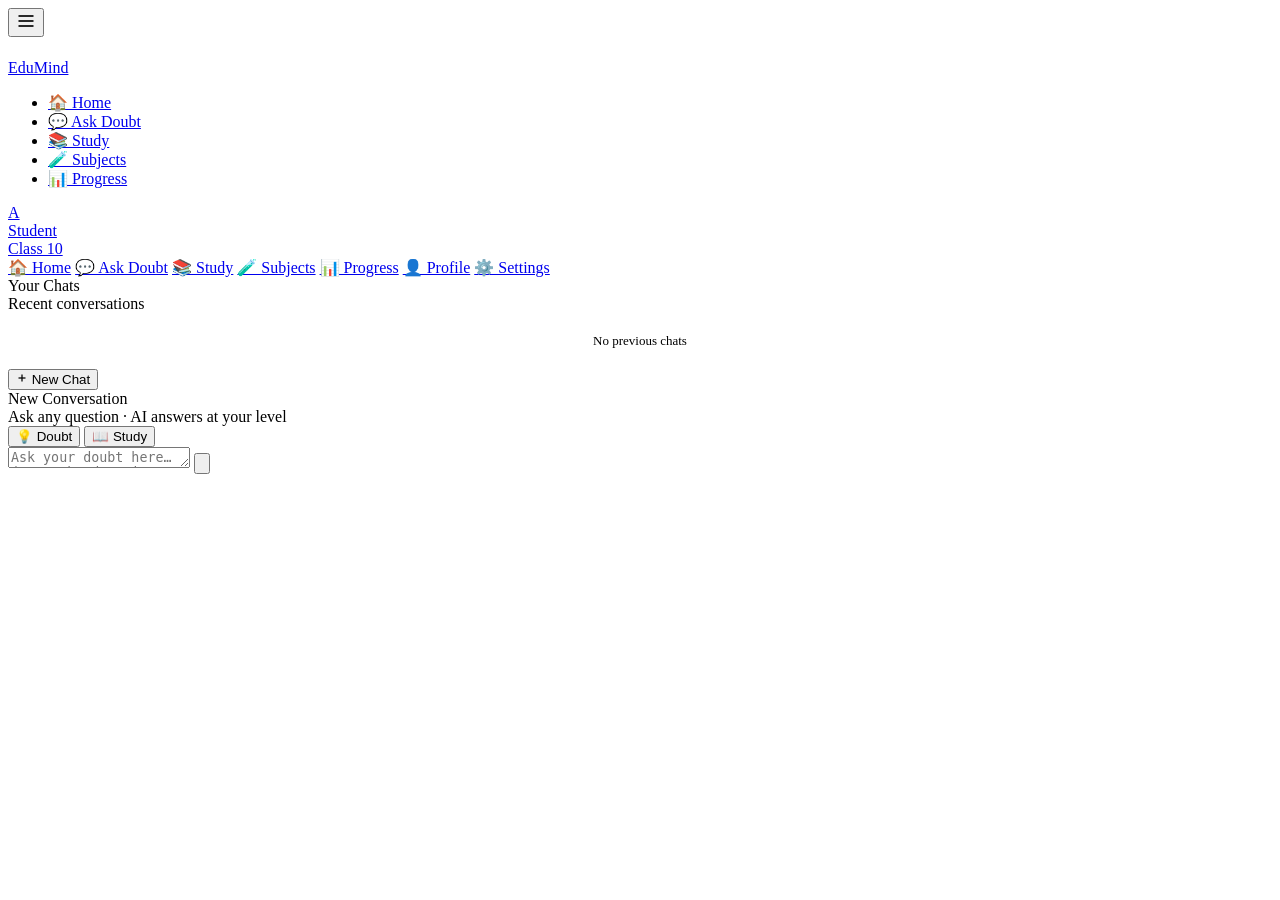
==== chat.html @ a43b00a5 "Add files via upload" ====
<!DOCTYPE html>
<html lang="en">
<head>
<meta charset="UTF-8">
<meta name="viewport" content="width=device-width, initial-scale=1.0">
<title>Ask a Doubt — EduMind</title>
<link rel="stylesheet" href="css/style.css">
</head>
<body>

<nav class="dash-nav">
  <div class="dash-nav-left">
    <button class="nav-hamburger" id="nav-hamburger" aria-label="Menu">
      <svg width="20" height="20" viewBox="0 0 24 24" fill="none" stroke="currentColor" stroke-width="2"><line x1="3" y1="6" x2="21" y2="6"/><line x1="3" y1="12" x2="21" y2="12"/><line x1="3" y1="18" x2="21" y2="18"/></svg>
    </button>
    <a href="index.html" class="nav-logo">
      <div class="logo-icon"><svg viewBox="0 0 24 24" fill="white" width="18" height="18"><path d="M12 2L2 7l10 5 10-5-10-5zM2 17l10 5 10-5M2 12l10 5 10-5"/></svg></div>
      EduMind
    </a>
    <ul class="dash-nav-links">
      <li><a href="dashboard.html">🏠 Home</a></li>
      <li><a href="chat.html" class="active">💬 Ask Doubt</a></li>
      <li><a href="study.html">📚 Study</a></li>
      <li><a href="subjects.html">🧪 Subjects</a></li>
      <li><a href="progress.html">📊 Progress</a></li>
    </ul>
  </div>
  <a href="profile.html" class="nav-user">
    <div class="nav-avatar" id="nav-avatar">A</div>
    <div>
      <div class="nav-user-name" id="nav-name">Student</div>
      <div class="nav-user-class" id="nav-class">Class 10</div>
    </div>
  </a>
</nav>

<div class="mobile-nav-overlay" id="mobile-nav-overlay"></div>
<div class="mobile-nav-panel" id="mobile-nav-panel">
  <a href="dashboard.html">🏠 Home</a>
  <a href="chat.html" class="active">💬 Ask Doubt</a>
  <a href="study.html">📚 Study</a>
  <a href="subjects.html">🧪 Subjects</a>
  <a href="progress.html">📊 Progress</a>
  <a href="profile.html">👤 Profile</a>
  <a href="settings.html">⚙️ Settings</a>
</div>

<div class="chat-layout">
  <!-- SIDEBAR -->
  <div class="chat-sidebar">
    <div class="chat-sidebar-header">
      <div class="chat-sidebar-title">Your Chats</div>
      <div class="chat-sidebar-sub">Recent conversations</div>
    </div>
    <div class="chat-history-list" id="chat-history-list">
      <div style="padding:20px;text-align:center;font-size:13px;color:var(--text-muted)">No previous chats</div>
    </div>
    <div class="chat-sidebar-footer">
      <button class="btn-primary btn-full btn-sm" onclick="startNewChat()">
        <svg width="12" height="12" viewBox="0 0 24 24" fill="none" stroke="currentColor" stroke-width="2.5"><line x1="12" y1="5" x2="12" y2="19"/><line x1="5" y1="12" x2="19" y2="12"/></svg>
        New Chat
      </button>
    </div>
  </div>

  <!-- MAIN CHAT -->
  <div class="chat-main">
    <div class="chat-header">
      <div style="min-width:0;flex:1">
        <div class="chat-header-title" id="chat-title">New Conversation</div>
        <div class="chat-header-sub" id="chat-sub">Ask any question · AI answers at your level</div>
      </div>
      <div class="mode-tabs">
        <button class="mode-tab doubt active" id="tab-doubt" onclick="switchMode('doubt')">💡 Doubt</button>
        <button class="mode-tab study" id="tab-study" onclick="switchMode('study')">📖 Study</button>
      </div>
    </div>

    <div class="chat-messages" id="chat-messages"></div>

    <div class="chat-input-area">
      <div class="chat-suggestions" id="suggestions"></div>
      <div class="chat-input-box">
        <textarea class="chat-textarea" id="chat-input" placeholder="Ask your doubt here… (e.g. Why does ice float on water?)" rows="1"></textarea>
        <button class="chat-send-btn" id="send-btn" onclick="sendMessage()" title="Send (Enter)">
          <svg viewBox="0 0 24 24" fill="none" stroke="currentColor" stroke-width="2.5"><line x1="22" y1="2" x2="11" y2="13"/><polygon points="22 2 15 22 11 13 2 9 22 2"/></svg>
        </button>
      </div>
    </div>
  </div>
</div>

<script src="js/app.js"></script>
<script>
if (!EduMind.requireAuth()) {/* redirected */} else {
  const { Storage, buildSystemPrompt, callGrokAPI, renderText, populateDashNav, initMobileNav, showToast, timeAgo } = EduMind;
  populateDashNav();
  initMobileNav();

  const profile = Storage.getProfile();
  let currentMode   = 'doubt';
  let currentChatId = null;
  let chatMessages  = [];
  let isLoading     = false;

  // Load chat from URL param
  const urlChatId = new URLSearchParams(window.location.search).get('id');

  function genId() { return 'chat_' + Date.now() + '_' + Math.random().toString(36).substr(2,6); }

  function startNewChat() {
    currentChatId = genId();
    chatMessages  = [];
    document.getElementById('chat-messages').innerHTML = '';
    document.getElementById('chat-title').textContent  = 'New Conversation';
    showWelcome();
    updateChatHistory();
    // Update URL without reload
    history.replaceState(null, '', 'chat.html');
  }

  function showWelcome() {
    const firstName = (profile.name || 'Student').split(' ')[0];
    const welcome = currentMode === 'doubt'
      ? `Hi <strong>${firstName}</strong>! 👋 I'm your EduMind AI tutor.<br><br>You're in <span class="step-badge">💡 Doubt Mode</span><br><br>Ask me <strong>any question</strong> from your Class ${profile.studentClass} syllabus${profile.stream ? ' (' + profile.stream + ')' : ''}. I'll explain it step by step!`
      : `Hi <strong>${firstName}</strong>! 👋 You're in <span class="step-badge">📖 Study Mode</span><br><br>Tell me which <strong>chapter or topic</strong> you want to learn and I'll teach it step by step, checking your understanding at each stage.`;
    addAIMessage(welcome);
    loadSuggestions();
  }

  function loadSuggestions() {
    const cls = parseInt(profile.studentClass);
    const s   = profile.stream;
    let chips = [];
    if (currentMode === 'doubt') {
      if (cls <= 8)         chips = ['What is photosynthesis?', "Explain Newton's first law", 'What is a fraction?', 'How does rain form?'];
      else if (cls <= 10)   chips = ["Explain Ohm's Law", 'What is a quadratic equation?', 'How does a battery work?', 'Explain DNA replication'];
      else if (s==='Science') chips = ["Explain Gauss's Law", 'What is integration?', 'How does a capacitor work?', "Explain Le Chatelier's principle"];
      else if (s==='Commerce') chips = ['Explain journal entries', 'What is GDP?', 'Explain demand and supply', 'What is depreciation?'];
      else chips = ['Explain federalism', 'What is globalisation?', 'How to write an essay?', 'Explain the French Revolution'];
    } else {
      if (cls <= 8)         chips = ['Teach me: Force and Motion', 'Teach me: Cells and Life', 'Teach me: Fractions', 'Teach me: Water Cycle'];
      else if (cls <= 10)   chips = ['Teach me: Light Reflection', 'Teach me: Chemical Reactions', 'Teach me: Polynomials', 'Teach me: Heredity'];
      else if (s==='Science') chips = ['Teach me: Electrostatics', 'Teach me: Calculus basics', 'Teach me: Organic Chemistry', 'Teach me: Genetics'];
      else chips = ['Teach me: Macro Economics', 'Teach me: Accounting basics', 'Teach me: Indian History', 'Teach me: Political Theory'];
    }
    document.getElementById('suggestions').innerHTML = chips
      .map(c => `<button class="chat-suggestion-chip" onclick="useSuggestion(this)">${c}</button>`).join('');
  }

  function useSuggestion(btn) {
    document.getElementById('chat-input').value = btn.textContent;
    sendMessage();
  }

  function switchMode(mode) {
    currentMode = mode;
    document.getElementById('tab-doubt').classList.toggle('active', mode === 'doubt');
    document.getElementById('tab-doubt').classList.toggle('doubt',  mode === 'doubt');
    document.getElementById('tab-study').classList.toggle('active', mode === 'study');
    document.getElementById('tab-study').classList.toggle('study',  mode === 'study');
    document.getElementById('chat-messages').innerHTML = '';
    chatMessages = [];
    showWelcome();
    document.getElementById('chat-sub').textContent = mode === 'doubt'
      ? 'Ask any question · AI answers at your level'
      : 'Structured learning · Topic by topic';
  }

  function addUserMessage(text) {
    const initials = (profile.name || 'S').split(' ').map(n => n[0]).join('').toUpperCase().slice(0,2);
    const msgs = document.getElementById('chat-messages');
    const div  = document.createElement('div');
    div.className = 'chat-msg user';
    div.innerHTML = `<div class="chat-avatar user-av">${initials}</div><div class="chat-bubble">${escapeHtml(text)}</div>`;
    msgs.appendChild(div);
    msgs.scrollTop = msgs.scrollHeight;
    document.getElementById('suggestions').innerHTML = '';
  }

  function addAIMessage(html) {
    const msgs = document.getElementById('chat-messages');
    const div  = document.createElement('div');
    div.className = 'chat-msg';
    div.innerHTML = `<div class="chat-avatar ai">AI</div><div class="chat-bubble ai">${html}</div>`;
    msgs.appendChild(div);
    msgs.scrollTop = msgs.scrollHeight;
  }

  function addTypingIndicator() {
    const msgs = document.getElementById('chat-messages');
    const id   = 'typing_' + Date.now();
    const div  = document.createElement('div');
    div.className = 'chat-msg'; div.id = id;
    div.innerHTML = `<div class="chat-avatar ai">AI</div><div class="chat-bubble ai"><div class="typing-dots"><span></span><span></span><span></span></div></div>`;
    msgs.appendChild(div);
    msgs.scrollTop = msgs.scrollHeight;
    return id;
  }

  function removeTypingIndicator(id) { const el = document.getElementById(id); if (el) el.remove(); }

  function escapeHtml(text) {
    return text.replace(/&/g,'&amp;').replace(/</g,'&lt;').replace(/>/g,'&gt;').replace(/"/g,'&quot;');
  }

  async function sendMessage() {
    const input = document.getElementById('chat-input');
    const text  = input.value.trim();
    if (!text || isLoading) return;

    isLoading = true;
    input.value = '';
    input.style.height = 'auto';
    document.getElementById('send-btn').disabled = true;

    if (!currentChatId) currentChatId = genId();

    addUserMessage(text);
    chatMessages.push({ role: 'user', content: text });

    // Set title from first message
    if (chatMessages.length === 1) {
      const title = text.length > 50 ? text.slice(0,50) + '…' : text;
      document.getElementById('chat-title').textContent = title;
      Storage.addChatToList({ id: currentChatId, title, mode: currentMode, updatedAt: new Date().toISOString(), messageCount: 1 });
    }

    const typingId = addTypingIndicator();

    try {
      const sysPrompt = buildSystemPrompt(profile, currentMode);
      const response  = await callGrokAPI(chatMessages, sysPrompt);

      removeTypingIndicator(typingId);
      addAIMessage(renderText(response));

      chatMessages.push({ role: 'assistant', content: response });
      Storage.setChatHistory(currentChatId, chatMessages);
      Storage.addChatToList({ id: currentChatId, updatedAt: new Date().toISOString(), messageCount: chatMessages.length });

      // Record progress
      Storage.recordStudySession();
      updateChatHistory();

    } catch (err) {
      removeTypingIndicator(typingId);
      addAIMessage(`<span style="color:var(--red)">⚠️ Couldn't connect to AI. Check your internet and try again.</span><br><small style="color:var(--text-muted)">${escapeHtml(err.message)}</small>`);
      console.error('[EduMind chat error]', err);
    }

    isLoading = false;
    document.getElementById('send-btn').disabled = false;
    input.focus();
  }

  function updateChatHistory() {
    const chats = Storage.getChatList();
    const cont  = document.getElementById('chat-history-list');
    if (!chats.length) {
      cont.innerHTML = '<div style="padding:20px;text-align:center;font-size:13px;color:var(--text-muted)">No previous chats</div>';
      return;
    }
    cont.innerHTML = chats.map(c => `
      <div class="chat-history-item${c.id === currentChatId ? ' active' : ''}" onclick="loadChat('${c.id}')">
        <div class="chat-history-item-title">${escapeHtml(c.title || 'Conversation')}</div>
        <div class="chat-history-item-meta">${timeAgo(c.updatedAt)} · ${c.messageCount||0} msgs</div>
      </div>`).join('');
  }

  function loadChat(chatId) {
    currentChatId = chatId;
    const history = Storage.getChatHistory(chatId);
    chatMessages  = history.slice(); // copy
    const msgs = document.getElementById('chat-messages');
    msgs.innerHTML = '';
    if (!history.length) { showWelcome(); return; }
    history.forEach(m => {
      if (m.role === 'user') addUserMessage(m.content);
      else addAIMessage(renderText(m.content));
    });
    const info = Storage.getChatList().find(c => c.id === chatId);
    if (info) document.getElementById('chat-title').textContent = info.title || 'Conversation';
    history.replaceState(null, '', 'chat.html?id=' + chatId);
    updateChatHistory();
  }

  // Auto-resize textarea
  const textarea = document.getElementById('chat-input');
  textarea.addEventListener('input', function() {
    this.style.height = 'auto';
    this.style.height = Math.min(this.scrollHeight, 120) + 'px';
  });
  textarea.addEventListener('keydown', e => {
    if (e.key === 'Enter' && !e.shiftKey) { e.preventDefault(); sendMessage(); }
  });

  // Init
  if (urlChatId) loadChat(urlChatId);
  else startNewChat();
  updateChatHistory();

  // Handle prefill from subjects page (via sessionStorage)
  const prefill = sessionStorage.getItem('edumind_chat_prefill');
  if (prefill && !urlChatId) {
    sessionStorage.removeItem('edumind_chat_prefill');
    setTimeout(() => {
      document.getElementById('chat-input').value = prefill;
    }, 300);
  }
}
</script>
</body>
</html>
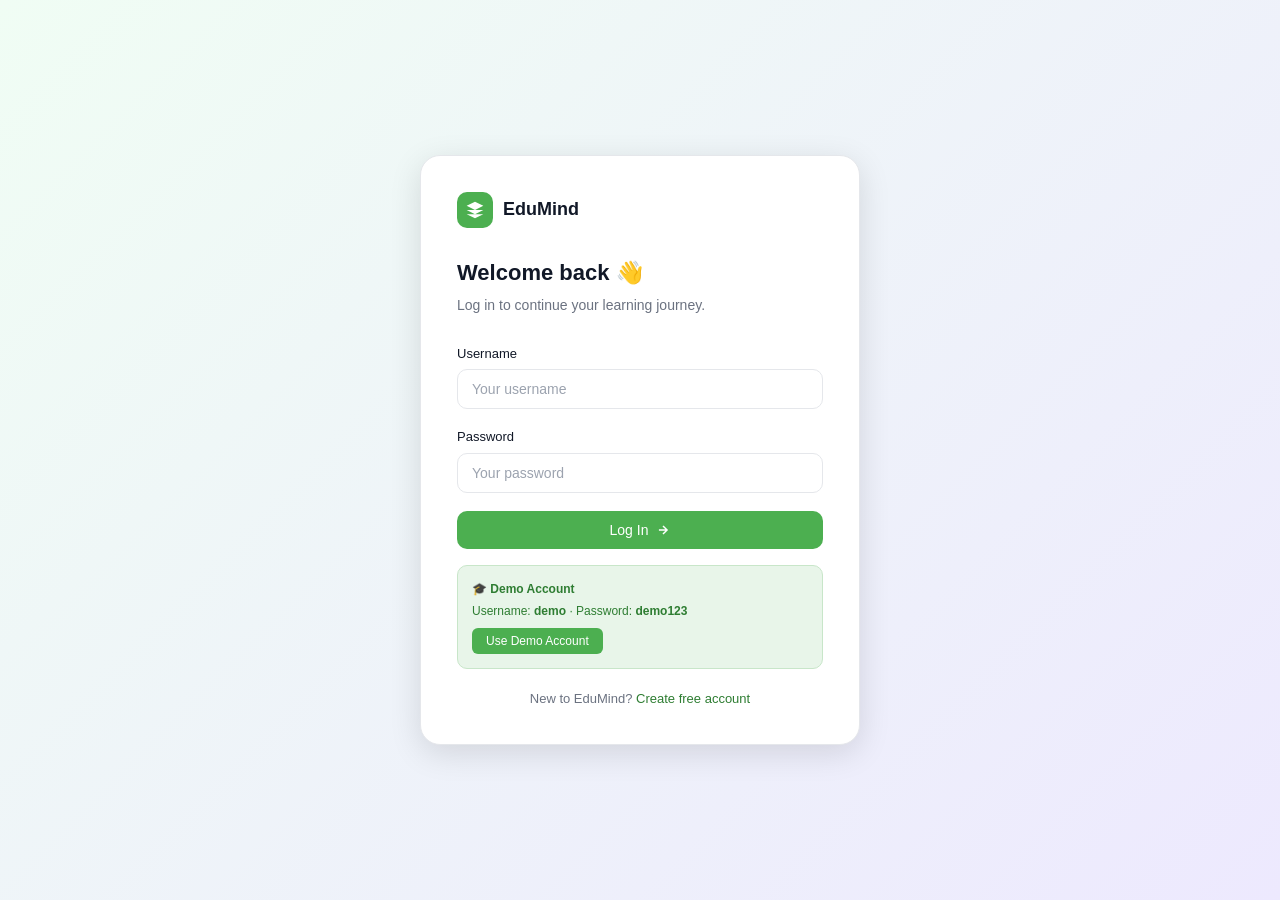
==== commit 8aa65c2f: "Fix CSS and JS file paths for proper loading" ====
--- a/chat.html
+++ b/chat.html
@@ -4,7 +4,7 @@
 <meta charset="UTF-8">
 <meta name="viewport" content="width=device-width, initial-scale=1.0">
 <title>Ask a Doubt — EduMind</title>
-<link rel="stylesheet" href="css/style.css">
+<link rel="stylesheet" href="style.css">
 </head>
 <body>
 
@@ -90,7 +90,7 @@
   </div>
 </div>
 
-<script src="js/app.js"></script>
+<script src="app.js"></script>
 <script>
 if (!EduMind.requireAuth()) {/* redirected */} else {
   const { Storage, buildSystemPrompt, callGrokAPI, renderText, populateDashNav, initMobileNav, showToast, timeAgo } = EduMind;
--- a/style.css
+++ b/style.css
@@ -0,0 +1,410 @@
+/* ===== EduMind Global Styles ===== */
+@import url('https://fonts.googleapis.com/css2?family=DM+Sans:ital,opsz,wght@0,9..40,300;0,9..40,400;0,9..40,500;0,9..40,600;1,9..40,300&family=DM+Mono:wght@400;500&display=swap');
+
+:root {
+  --green: #4CAF50;
+  --green-light: #81C784;
+  --green-pale: #E8F5E9;
+  --green-dark: #2E7D32;
+  --purple: #7C3AED;
+  --purple-light: #A78BFA;
+  --purple-pale: #EDE9FE;
+  --blue: #3B82F6;
+  --blue-pale: #EFF6FF;
+  --orange: #F59E0B;
+  --red: #EF4444;
+  --text: #111827;
+  --text-muted: #6B7280;
+  --text-light: #9CA3AF;
+  --bg: #F9FAFB;
+  --surface: #FFFFFF;
+  --white: #FFFFFF;
+  --border: #E5E7EB;
+  --border-light: #F3F4F6;
+  --radius: 16px;
+  --radius-sm: 10px;
+  --shadow: 0 1px 3px rgba(0,0,0,0.08);
+  --shadow-md: 0 4px 16px rgba(0,0,0,0.08);
+  --shadow-lg: 0 8px 32px rgba(0,0,0,0.12);
+}
+
+*, *::before, *::after { margin: 0; padding: 0; box-sizing: border-box; }
+html { scroll-behavior: smooth; }
+body { font-family: 'DM Sans', sans-serif; background: var(--bg); color: var(--text); min-height: 100vh; overflow-x: hidden; line-height: 1.5; }
+a { text-decoration: none; color: inherit; }
+button { font-family: inherit; cursor: pointer; border: none; }
+input, select, textarea { font-family: inherit; }
+img { max-width: 100%; display: block; }
+
+/* ===== LANDING NAV ===== */
+nav.main-nav {
+  position: sticky; top: 0; z-index: 100;
+  background: rgba(255,255,255,0.95); backdrop-filter: blur(12px);
+  border-bottom: 1px solid var(--border-light); padding: 0 24px; height: 60px;
+  display: flex; align-items: center; justify-content: space-between;
+}
+.nav-logo { display: flex; align-items: center; gap: 10px; font-size: 17px; font-weight: 600; color: var(--text); flex-shrink: 0; }
+.logo-icon { width: 34px; height: 34px; border-radius: 9px; background: var(--green); display: flex; align-items: center; justify-content: center; flex-shrink: 0; }
+.logo-icon svg { width: 18px; height: 18px; }
+.nav-links { display: flex; align-items: center; gap: 4px; list-style: none; }
+.nav-links a { color: var(--text-muted); font-size: 14px; padding: 6px 12px; border-radius: 8px; transition: all 0.15s; }
+.nav-links a:hover { background: var(--border-light); color: var(--text); }
+.nav-actions { display: flex; gap: 8px; align-items: center; }
+.btn-nav-ghost { background: transparent; color: var(--text-muted); border: 1px solid var(--border); padding: 7px 16px; border-radius: 8px; font-size: 14px; cursor: pointer; transition: all 0.15s; }
+.btn-nav-ghost:hover { background: var(--border-light); color: var(--text); }
+.btn-nav-primary { background: var(--green); color: white; border: none; padding: 8px 18px; border-radius: 8px; font-size: 14px; font-weight: 500; transition: all 0.15s; cursor: pointer; }
+.btn-nav-primary:hover { background: #43A047; }
+
+/* ===== DASHBOARD NAV ===== */
+nav.dash-nav {
+  position: sticky; top: 0; z-index: 100;
+  background: rgba(255,255,255,0.97); backdrop-filter: blur(12px);
+  border-bottom: 1px solid var(--border-light); padding: 0 20px; height: 60px;
+  display: flex; align-items: center; justify-content: space-between; gap: 16px;
+}
+.dash-nav-left { display: flex; align-items: center; gap: 16px; flex: 1; min-width: 0; }
+.dash-nav-links { display: flex; gap: 2px; list-style: none; }
+.dash-nav-links a { color: var(--text-muted); font-size: 13px; padding: 6px 10px; border-radius: 8px; transition: all 0.15s; white-space: nowrap; }
+.dash-nav-links a:hover { background: var(--border-light); color: var(--text); }
+.dash-nav-links a.active { background: var(--green-pale); color: var(--green-dark); font-weight: 500; }
+.nav-user { display: flex; align-items: center; gap: 8px; padding: 5px 10px; border-radius: 10px; background: var(--border-light); cursor: pointer; transition: background 0.15s; flex-shrink: 0; text-decoration: none; }
+.nav-user:hover { background: var(--border); }
+.nav-avatar { width: 30px; height: 30px; border-radius: 50%; background: var(--purple); color: white; display: flex; align-items: center; justify-content: center; font-size: 12px; font-weight: 600; flex-shrink: 0; }
+.nav-user-name { font-size: 13px; font-weight: 500; line-height: 1.3; color: var(--text); }
+.nav-user-class { font-size: 11px; color: var(--text-muted); line-height: 1.3; }
+
+/* Mobile hamburger */
+.nav-hamburger { display: none; width: 36px; height: 36px; border-radius: 8px; background: none; border: none; align-items: center; justify-content: center; cursor: pointer; color: var(--text); flex-shrink: 0; }
+.nav-hamburger:hover { background: var(--border-light); }
+.mobile-nav-overlay { display: none; position: fixed; inset: 60px 0 0 0; background: rgba(0,0,0,0.4); z-index: 98; }
+.mobile-nav-overlay.open { display: block; }
+.mobile-nav-panel { position: fixed; top: 60px; left: 0; bottom: 0; width: 260px; background: var(--surface); z-index: 99; padding: 12px; overflow-y: auto; transform: translateX(-100%); transition: transform 0.25s ease; box-shadow: var(--shadow-lg); }
+.mobile-nav-panel.open { transform: translateX(0); }
+.mobile-nav-panel a { display: flex; align-items: center; gap: 10px; padding: 11px 12px; border-radius: 10px; font-size: 14px; color: var(--text-muted); transition: background 0.15s; margin-bottom: 2px; }
+.mobile-nav-panel a:hover { background: var(--border-light); color: var(--text); }
+.mobile-nav-panel a.active { background: var(--green-pale); color: var(--green-dark); font-weight: 500; }
+
+/* ===== BUTTONS ===== */
+.btn-primary { background: var(--green); color: white; border: none; padding: 11px 22px; border-radius: 10px; font-size: 14px; font-weight: 500; transition: all 0.2s; display: inline-flex; align-items: center; justify-content: center; gap: 8px; cursor: pointer; }
+.btn-primary:hover { background: #43A047; transform: translateY(-1px); box-shadow: 0 6px 20px rgba(76,175,80,0.3); }
+.btn-primary:disabled { opacity: 0.6; cursor: not-allowed; transform: none !important; box-shadow: none !important; }
+.btn-secondary { background: transparent; color: var(--text); border: 1px solid var(--border); padding: 11px 22px; border-radius: 10px; font-size: 14px; transition: all 0.15s; display: inline-flex; align-items: center; justify-content: center; gap: 8px; cursor: pointer; }
+.btn-secondary:hover { background: var(--border-light); }
+.btn-purple { background: var(--purple); color: white; border: none; padding: 11px 22px; border-radius: 10px; font-size: 14px; font-weight: 500; transition: all 0.2s; display: inline-flex; align-items: center; gap: 8px; cursor: pointer; }
+.btn-purple:hover { background: #6D28D9; transform: translateY(-1px); }
+.btn { background: var(--border-light); color: var(--text); border: 1px solid var(--border); padding: 8px 16px; border-radius: 8px; font-size: 13px; font-weight: 500; transition: all 0.15s; display: inline-flex; align-items: center; gap: 6px; cursor: pointer; }
+.btn:hover { background: var(--border); }
+.btn-sm { padding: 7px 14px !important; font-size: 13px !important; border-radius: 8px !important; }
+.btn-full { width: 100%; justify-content: center; }
+.btn-danger { background: white; color: #DC2626; border: 1.5px solid #FCA5A5; padding: 8px 16px; border-radius: 8px; font-size: 13px; font-weight: 600; cursor: pointer; transition: all 0.15s; display: inline-flex; align-items: center; gap: 6px; }
+.btn-danger:hover { background: #FEE2E2; border-color: #DC2626; }
+
+/* ===== FORMS ===== */
+.form-group { margin-bottom: 18px; }
+.form-label { display: block; font-size: 13px; font-weight: 500; color: var(--text); margin-bottom: 6px; }
+.form-input, .form-select { width: 100%; padding: 11px 14px; border-radius: 10px; border: 1.5px solid var(--border); background: var(--surface); color: var(--text); font-size: 14px; font-family: inherit; transition: border-color 0.15s, box-shadow 0.15s; outline: none; -webkit-appearance: none; appearance: none; }
+.form-select { background-image: url("data:image/svg+xml,%3Csvg xmlns='http://www.w3.org/2000/svg' width='12' height='12' viewBox='0 0 24 24' fill='none' stroke='%236B7280' stroke-width='2'%3E%3Cpath d='M6 9l6 6 6-6'/%3E%3C/svg%3E"); background-repeat: no-repeat; background-position: right 12px center; padding-right: 36px; }
+.form-input:focus, .form-select:focus { border-color: var(--green); box-shadow: 0 0 0 3px rgba(76,175,80,0.1); background: var(--white); }
+.form-input::placeholder { color: var(--text-light); }
+.form-hint { font-size: 12px; color: var(--text-muted); margin-top: 4px; }
+.form-error { font-size: 12px; color: var(--red); margin-top: 4px; display: none; }
+.form-error.show { display: block; }
+
+/* ===== CARDS ===== */
+.card { background: var(--surface); border: 1px solid var(--border); border-radius: var(--radius); padding: 20px; box-shadow: var(--shadow); }
+
+/* ===== BADGES ===== */
+.badge { display: inline-flex; align-items: center; gap: 6px; font-size: 12px; font-weight: 500; padding: 4px 12px; border-radius: 100px; }
+.badge-green { background: var(--green-pale); color: var(--green-dark); border: 1px solid #C8E6C9; }
+.badge-purple { background: var(--purple-pale); color: #6D28D9; border: 1px solid #DDD6FE; }
+.badge-blue { background: var(--blue-pale); color: #1D4ED8; border: 1px solid #BFDBFE; }
+.badge-orange { background: #FEF3C7; color: #92400E; border: 1px solid #FDE68A; }
+
+/* ===== AUTH PAGES ===== */
+.auth-page { min-height: 100vh; display: flex; align-items: center; justify-content: center; padding: 40px 20px; background: linear-gradient(135deg, #f0fdf4 0%, #ede9fe 100%); }
+.auth-card { background: var(--surface); border-radius: 20px; padding: 36px; width: 100%; max-width: 440px; box-shadow: var(--shadow-lg); border: 1px solid var(--border); }
+.auth-logo { display: flex; align-items: center; gap: 10px; margin-bottom: 28px; }
+.auth-logo-icon { width: 36px; height: 36px; background: var(--green); border-radius: 10px; display: flex; align-items: center; justify-content: center; }
+.auth-logo-icon svg { width: 20px; height: 20px; }
+.auth-logo-text { font-size: 18px; font-weight: 600; }
+.auth-title { font-size: 22px; font-weight: 600; margin-bottom: 6px; }
+.auth-sub { font-size: 14px; color: var(--text-muted); margin-bottom: 28px; line-height: 1.5; }
+.auth-footer { margin-top: 20px; text-align: center; font-size: 13px; color: var(--text-muted); }
+.auth-footer a { color: var(--green-dark); font-weight: 500; }
+.auth-footer a:hover { text-decoration: underline; }
+.stream-row { display: none; }
+.stream-row.show { display: block; }
+
+/* ===== DASHBOARD LAYOUT ===== */
+.dash-layout { display: grid; grid-template-columns: 220px 1fr; min-height: calc(100vh - 60px); }
+.dash-sidebar { border-right: 1px solid var(--border-light); background: var(--surface); padding: 16px 12px; display: flex; flex-direction: column; overflow-y: auto; position: sticky; top: 60px; height: calc(100vh - 60px); }
+.dash-main { padding: 24px; overflow-y: auto; min-width: 0; }
+/* For pages without sidebar (settings uses this) */
+.dash-page { padding: 24px; min-width: 0; }
+.dash-header { margin-bottom: 24px; }
+.dash-title { font-size: 22px; font-weight: 600; }
+.dash-subtitle { font-size: 14px; color: var(--text-muted); margin-top: 4px; }
+
+/* ===== SIDEBAR ===== */
+.sidebar-section { margin-bottom: 20px; }
+.sidebar-section-label { display: block; font-size: 10px; font-weight: 600; color: var(--text-light); text-transform: uppercase; letter-spacing: 0.8px; padding: 0 8px; margin-bottom: 6px; }
+.sidebar-link { display: flex; align-items: center; gap: 10px; padding: 9px 10px; border-radius: 9px; font-size: 13px; font-weight: 400; color: var(--text-muted); transition: all 0.15s; margin-bottom: 2px; cursor: pointer; text-decoration: none; background: none; width: 100%; border: none; text-align: left; }
+.sidebar-link svg { width: 16px; height: 16px; flex-shrink: 0; }
+.sidebar-link:hover { background: var(--border-light); color: var(--text); }
+.sidebar-link.active { background: var(--green-pale); color: var(--green-dark); font-weight: 500; }
+
+/* ===== PAGE HEADER (subjects, progress, profile) ===== */
+.page-header { margin-bottom: 24px; }
+.page-header h2 { font-size: 20px; font-weight: 600; margin-bottom: 4px; }
+.page-header p { font-size: 14px; color: var(--text-muted); }
+
+/* ===== STATS GRID ===== */
+.stats-grid { display: grid; grid-template-columns: repeat(4, 1fr); gap: 16px; }
+.stat-card { background: var(--surface); border: 1px solid var(--border); border-radius: var(--radius); padding: 18px; box-shadow: var(--shadow); }
+.stat-card-icon { width: 40px; height: 40px; border-radius: 10px; display: flex; align-items: center; justify-content: center; margin-bottom: 12px; }
+.stat-card-icon svg { width: 20px; height: 20px; }
+.stat-card-val { font-size: 26px; font-weight: 600; line-height: 1.1; margin-bottom: 4px; }
+.stat-card-label { font-size: 12px; color: var(--text-muted); font-weight: 500; }
+.stat-card-change { font-size: 11px; color: var(--text-light); margin-top: 4px; }
+
+/* ===== CHAT LAYOUT ===== */
+.chat-layout { display: grid; grid-template-columns: 260px 1fr; height: calc(100vh - 60px); overflow: hidden; }
+.chat-sidebar { border-right: 1px solid var(--border-light); background: var(--surface); display: flex; flex-direction: column; overflow: hidden; }
+.chat-sidebar-header { padding: 16px; border-bottom: 1px solid var(--border-light); flex-shrink: 0; }
+.chat-sidebar-title { font-size: 15px; font-weight: 600; }
+.chat-sidebar-sub { font-size: 12px; color: var(--text-muted); margin-top: 2px; }
+.chat-history-list { flex: 1; overflow-y: auto; padding: 8px; }
+.chat-history-item { padding: 10px 12px; border-radius: 10px; cursor: pointer; transition: background 0.15s; margin-bottom: 2px; }
+.chat-history-item:hover { background: var(--border-light); }
+.chat-history-item.active { background: var(--green-pale); }
+.chat-history-item-title { font-size: 13px; font-weight: 500; white-space: nowrap; overflow: hidden; text-overflow: ellipsis; margin-bottom: 3px; }
+.chat-history-item-meta { font-size: 11px; color: var(--text-muted); }
+.chat-sidebar-footer { padding: 12px; border-top: 1px solid var(--border-light); flex-shrink: 0; }
+.chat-main { display: flex; flex-direction: column; overflow: hidden; }
+.chat-header { padding: 14px 20px; border-bottom: 1px solid var(--border-light); background: var(--surface); display: flex; align-items: center; justify-content: space-between; gap: 12px; flex-shrink: 0; flex-wrap: wrap; }
+.chat-header-title { font-size: 15px; font-weight: 600; white-space: nowrap; overflow: hidden; text-overflow: ellipsis; max-width: 280px; }
+.chat-header-sub { font-size: 12px; color: var(--text-muted); margin-top: 2px; }
+.mode-tabs { display: flex; gap: 6px; flex-shrink: 0; }
+.mode-tab { padding: 6px 14px; border-radius: 8px; font-size: 12px; font-weight: 500; border: 1.5px solid var(--border); background: transparent; color: var(--text-muted); cursor: pointer; transition: all 0.15s; }
+.mode-tab.active.doubt { background: var(--green-pale); color: var(--green-dark); border-color: #C8E6C9; }
+.mode-tab.active.study { background: var(--purple-pale); color: #6D28D9; border-color: #DDD6FE; }
+.chat-messages { flex: 1; overflow-y: auto; padding: 20px; display: flex; flex-direction: column; gap: 16px; }
+.chat-msg { display: flex; gap: 12px; align-items: flex-start; animation: msgIn 0.25s ease; }
+.chat-msg.user { flex-direction: row-reverse; }
+@keyframes msgIn { from { opacity: 0; transform: translateY(8px); } to { opacity: 1; transform: translateY(0); } }
+.chat-avatar { width: 32px; height: 32px; border-radius: 50%; display: flex; align-items: center; justify-content: center; font-size: 11px; font-weight: 600; flex-shrink: 0; }
+.chat-avatar.ai { background: var(--green-pale); color: var(--green-dark); }
+.chat-avatar.user-av { background: var(--blue-pale); color: #1D4ED8; }
+.chat-bubble { max-width: 72%; padding: 12px 16px; border-radius: 14px; font-size: 14px; line-height: 1.65; background: var(--border-light); color: var(--text); word-break: break-word; }
+.chat-bubble.ai { background: var(--surface); border: 1px solid var(--border); }
+.chat-msg.user .chat-bubble { background: var(--green); color: white; border-radius: 14px 14px 4px 14px; }
+.chat-bubble .step-badge { display: inline-block; font-size: 11px; font-weight: 600; background: var(--purple-pale); color: #6D28D9; padding: 2px 10px; border-radius: 100px; margin-bottom: 8px; }
+.typing-dots { display: flex; gap: 5px; align-items: center; padding: 4px 0; }
+.typing-dots span { width: 7px; height: 7px; border-radius: 50%; background: var(--text-muted); animation: dotBounce 1.3s infinite; }
+.typing-dots span:nth-child(2) { animation-delay: 0.2s; }
+.typing-dots span:nth-child(3) { animation-delay: 0.4s; }
+@keyframes dotBounce { 0%,60%,100% { transform: translateY(0); opacity: 0.4; } 30% { transform: translateY(-6px); opacity: 1; } }
+.chat-input-area { padding: 14px 20px; border-top: 1px solid var(--border-light); background: var(--surface); flex-shrink: 0; }
+.chat-input-box { display: flex; gap: 10px; align-items: flex-end; background: var(--bg); border: 1.5px solid var(--border); border-radius: 14px; padding: 10px 14px; transition: border-color 0.15s, box-shadow 0.15s; }
+.chat-input-box:focus-within { border-color: var(--green); box-shadow: 0 0 0 3px rgba(76,175,80,0.08); }
+.chat-textarea { flex: 1; border: none; background: transparent; font-size: 14px; font-family: inherit; color: var(--text); resize: none; outline: none; min-height: 22px; max-height: 120px; line-height: 1.5; }
+.chat-textarea::placeholder { color: var(--text-light); }
+.chat-send-btn { width: 36px; height: 36px; border-radius: 9px; background: var(--green); color: white; border: none; display: flex; align-items: center; justify-content: center; transition: all 0.15s; flex-shrink: 0; cursor: pointer; }
+.chat-send-btn:hover { background: #43A047; transform: translateY(-1px); }
+.chat-send-btn:disabled { opacity: 0.5; transform: none !important; cursor: not-allowed; }
+.chat-send-btn svg { width: 16px; height: 16px; }
+.chat-suggestions { display: flex; gap: 8px; flex-wrap: wrap; margin-bottom: 10px; }
+.chat-suggestion-chip { padding: 5px 12px; border-radius: 100px; border: 1px solid var(--border); background: var(--surface); font-size: 12px; color: var(--text-muted); cursor: pointer; transition: all 0.15s; white-space: nowrap; }
+.chat-suggestion-chip:hover { border-color: var(--green); color: var(--green-dark); background: var(--green-pale); }
+
+/* ===== STUDY PAGE ===== */
+.study-layout { display: grid; grid-template-columns: 280px 1fr; height: calc(100vh - 60px); overflow: hidden; }
+.study-sidebar { border-right: 1px solid var(--border-light); background: var(--surface); overflow-y: auto; padding: 16px; }
+.study-main { display: flex; flex-direction: column; overflow: hidden; }
+.chapter-item { display: flex; align-items: center; gap: 10px; padding: 9px 10px; border-radius: 9px; cursor: pointer; transition: all 0.15s; margin-bottom: 2px; }
+.chapter-item:hover { background: var(--border-light); }
+.chapter-item.active { background: var(--green-pale); }
+.chapter-item.done { opacity: 0.65; }
+.chapter-item-icon { width: 24px; height: 24px; border-radius: 6px; background: var(--border-light); display: flex; align-items: center; justify-content: center; font-size: 11px; font-weight: 600; flex-shrink: 0; color: var(--text-muted); min-width: 24px; }
+.chapter-item.active .chapter-item-icon { background: var(--green); color: white; }
+.chapter-item-text { font-size: 13px; color: var(--text); line-height: 1.4; }
+.chapter-item.active .chapter-item-text { font-weight: 500; color: var(--green-dark); }
+
+/* ===== PROGRESS PAGE ===== */
+.progress-grid { display: grid; grid-template-columns: 1fr 1fr; gap: 20px; margin-bottom: 24px; }
+
+/* ===== SUBJECTS PAGE ===== */
+.subjects-grid { display: grid; grid-template-columns: repeat(auto-fill, minmax(220px, 1fr)); gap: 16px; }
+.subject-card { border-radius: var(--radius); overflow: hidden; border: 1px solid var(--border); cursor: pointer; transition: all 0.2s; background: var(--surface); }
+.subject-card:hover { transform: translateY(-3px); box-shadow: var(--shadow-md); }
+.subject-card-img { height: 110px; display: flex; align-items: center; justify-content: center; flex-direction: column; gap: 4px; }
+.subject-card-img-title { font-size: 18px; font-weight: 700; color: white; }
+.subject-card-body { padding: 14px; }
+.subject-card-name { font-size: 15px; font-weight: 600; margin-bottom: 4px; }
+.subject-card-desc { font-size: 13px; color: var(--text-muted); line-height: 1.5; }
+
+/* ===== PROFILE PAGE ===== */
+.profile-header { display: flex; gap: 20px; align-items: center; padding: 24px; background: var(--surface); border: 1px solid var(--border); border-radius: var(--radius); margin-bottom: 20px; flex-wrap: wrap; }
+.profile-avatar-lg { width: 80px; height: 80px; border-radius: 50%; background: linear-gradient(135deg, var(--purple), var(--purple-light)); display: flex; align-items: center; justify-content: center; font-size: 28px; font-weight: 600; color: white; flex-shrink: 0; }
+.profile-info-name { font-size: 22px; font-weight: 600; }
+.profile-info-meta { font-size: 14px; color: var(--text-muted); margin-top: 4px; }
+.profile-badges { display: flex; gap: 8px; margin-top: 10px; flex-wrap: wrap; }
+
+/* ===== SETTINGS PAGE ===== */
+.settings-layout { display: grid; grid-template-columns: 220px 1fr; gap: 24px; max-width: 920px; }
+.settings-nav { background: var(--white); border-radius: var(--radius); border: 1px solid var(--border); padding: 10px; height: fit-content; position: sticky; top: 80px; }
+.settings-nav-item { display: flex; align-items: center; gap: 10px; padding: 9px 12px; border-radius: 9px; cursor: pointer; font-size: 13px; font-weight: 500; color: var(--text-muted); transition: all 0.15s; background: none; border: none; width: 100%; text-align: left; margin-bottom: 2px; font-family: 'DM Sans', sans-serif; }
+.settings-nav-item:hover { background: var(--bg); color: var(--text); }
+.settings-nav-item.active { background: var(--purple-pale); color: var(--purple); }
+.settings-nav-item .nav-icon { width: 18px; text-align: center; font-size: 15px; flex-shrink: 0; }
+.settings-content { display: flex; flex-direction: column; gap: 20px; }
+.settings-section { background: var(--white); border-radius: var(--radius); border: 1px solid var(--border); overflow: hidden; display: none; }
+.settings-section.active { display: block; }
+.section-header { padding: 18px 22px 14px; border-bottom: 1px solid var(--border); }
+.section-header h2 { font-size: 16px; font-weight: 600; margin: 0 0 4px; }
+.section-header p { font-size: 13px; color: var(--text-muted); margin: 0; }
+.section-body { padding: 18px 22px; display: flex; flex-direction: column; gap: 18px; }
+.setting-row { display: flex; align-items: flex-start; justify-content: space-between; gap: 20px; padding-bottom: 18px; border-bottom: 1px solid var(--border-light); }
+.setting-row:last-child { border-bottom: none; padding-bottom: 0; }
+.setting-info { flex: 1; min-width: 0; }
+.setting-info label { display: block; font-size: 14px; font-weight: 600; margin-bottom: 4px; color: var(--text); cursor: default; }
+.setting-info p { font-size: 13px; color: var(--text-muted); margin: 0; line-height: 1.5; }
+.setting-control { flex-shrink: 0; }
+.toggle-switch { position: relative; width: 44px; height: 24px; cursor: pointer; display: block; }
+.toggle-switch input { opacity: 0; width: 0; height: 0; position: absolute; }
+.toggle-track { position: absolute; inset: 0; background: #D1D5DB; border-radius: 12px; transition: background 0.2s; }
+.toggle-thumb { position: absolute; top: 3px; left: 3px; width: 18px; height: 18px; background: white; border-radius: 50%; transition: transform 0.2s; box-shadow: 0 1px 3px rgba(0,0,0,0.2); }
+.toggle-switch input:checked ~ .toggle-track { background: var(--purple); }
+.toggle-switch input:checked ~ .toggle-thumb { transform: translateX(20px); }
+.api-key-wrapper { position: relative; width: 300px; }
+.api-key-wrapper input { width: 100%; padding: 9px 40px 9px 12px; border: 1px solid var(--border); border-radius: 10px; font-size: 12px; font-family: 'DM Mono', monospace; background: var(--bg); color: var(--text); box-sizing: border-box; }
+.api-key-wrapper input:focus { outline: none; border-color: var(--purple); background: white; }
+.api-key-toggle { position: absolute; right: 10px; top: 50%; transform: translateY(-50%); background: none; border: none; cursor: pointer; color: var(--text-muted); font-size: 14px; padding: 0; line-height: 1; }
+.api-key-toggle:hover { color: var(--text); }
+.api-key-actions { display: flex; gap: 8px; margin-top: 8px; }
+.setting-select { padding: 8px 32px 8px 12px; border: 1px solid var(--border); border-radius: 10px; font-size: 13px; font-family: 'DM Sans', sans-serif; background: var(--bg); color: var(--text); cursor: pointer; -webkit-appearance: none; appearance: none; background-image: url("data:image/svg+xml,%3Csvg xmlns='http://www.w3.org/2000/svg' width='12' height='12' viewBox='0 0 24 24' fill='none' stroke='%236B7280' stroke-width='2'%3E%3Cpath d='M6 9l6 6 6-6'/%3E%3C/svg%3E"); background-repeat: no-repeat; background-position: right 10px center; min-width: 160px; }
+.setting-select:focus { outline: none; border-color: var(--purple); }
+.danger-zone { border-color: #FEE2E2 !important; }
+.danger-zone .section-header { border-color: #FEE2E2; background: #FFF5F5; }
+.danger-zone .section-header h2 { color: #DC2626; }
+.theme-options { display: flex; gap: 10px; flex-wrap: wrap; }
+.theme-card { width: 76px; border: 2px solid var(--border); border-radius: 10px; overflow: hidden; cursor: pointer; transition: border-color 0.15s; }
+.theme-card.selected { border-color: var(--purple); }
+.theme-preview { height: 42px; padding: 6px; display: flex; flex-direction: column; gap: 4px; }
+.theme-preview .tp-bar { height: 5px; border-radius: 3px; }
+.theme-preview .tp-bar.wide { width: 100%; }
+.theme-preview .tp-bar.mid { width: 65%; }
+.theme-preview .tp-bar.short { width: 40%; }
+.theme-card-label { text-align: center; font-size: 10px; font-weight: 600; padding: 4px 0; border-top: 1px solid var(--border); color: var(--text-muted); }
+.theme-light .theme-preview { background: #F9FAFB; }
+.theme-light .tp-bar { background: #D1D5DB; }
+.theme-light .tp-bar.wide { background: #7C3AED; }
+.theme-dark .theme-preview { background: #1F2937; }
+.theme-dark .tp-bar { background: #374151; }
+.theme-dark .tp-bar.wide { background: #7C3AED; }
+.theme-sepia .theme-preview { background: #FDF6E3; }
+.theme-sepia .tp-bar { background: #D6CAB0; }
+.theme-sepia .tp-bar.wide { background: #7C3AED; }
+.font-size-control { display: flex; align-items: center; gap: 10px; }
+.font-size-control button { width: 30px; height: 30px; border: 1px solid var(--border); border-radius: 8px; background: var(--bg); cursor: pointer; font-size: 18px; display: flex; align-items: center; justify-content: center; transition: background 0.15s; }
+.font-size-control button:hover { background: var(--purple-pale); }
+.font-size-value { font-size: 14px; font-weight: 600; min-width: 36px; text-align: center; }
+.status-badge { display: inline-flex; align-items: center; gap: 5px; padding: 4px 10px; border-radius: 20px; font-size: 12px; font-weight: 600; }
+.status-badge.connected { background: #DCFCE7; color: #16A34A; }
+.status-badge.disconnected { background: #FEE2E2; color: #DC2626; }
+.status-dot { width: 6px; height: 6px; border-radius: 50%; background: currentColor; }
+kbd { display: inline-block; padding: 2px 6px; font-family: 'DM Mono', monospace; font-size: 11px; background: var(--bg); border: 1px solid var(--border); border-radius: 4px; color: var(--text); }
+.shortcuts-grid { display: grid; grid-template-columns: 1fr 1fr; gap: 8px; }
+.shortcut-row { display: flex; align-items: center; justify-content: space-between; padding: 8px 12px; background: var(--bg); border-radius: 8px; font-size: 12px; gap: 8px; }
+.shortcut-row span { color: var(--text-muted); }
+.save-bar { position: fixed; bottom: 24px; left: 50%; transform: translateX(-50%) translateY(100px); background: var(--text); color: white; padding: 12px 20px; border-radius: 12px; display: flex; align-items: center; gap: 12px; font-size: 13px; font-weight: 500; box-shadow: 0 8px 24px rgba(0,0,0,0.15); transition: transform 0.3s cubic-bezier(0.34,1.56,0.64,1); z-index: 100; white-space: nowrap; }
+.save-bar.visible { transform: translateX(-50%) translateY(0); }
+.save-bar button { padding: 7px 14px; border-radius: 8px; font-size: 12px; font-weight: 600; cursor: pointer; border: none; font-family: 'DM Sans', sans-serif; }
+.save-bar .btn-save { background: var(--purple); color: white; }
+.save-bar .btn-discard { background: rgba(255,255,255,0.15); color: white; }
+
+/* ===== TOAST ===== */
+.toast-container { position: fixed; bottom: 24px; right: 24px; z-index: 9999; display: flex; flex-direction: column; gap: 8px; pointer-events: none; }
+.toast { background: var(--text); color: white; padding: 12px 18px; border-radius: 10px; font-size: 13px; font-weight: 500; box-shadow: var(--shadow-lg); animation: toastIn 0.3s ease; max-width: 300px; pointer-events: auto; }
+.toast.success { background: #166534; }
+.toast.error { background: var(--red); }
+@keyframes toastIn { from { opacity: 0; transform: translateX(20px); } to { opacity: 1; transform: translateX(0); } }
+
+/* ===== SPINNER ===== */
+.spinner { width: 18px; height: 18px; border: 2px solid rgba(255,255,255,0.3); border-top-color: white; border-radius: 50%; animation: spin 0.7s linear infinite; display: inline-block; vertical-align: middle; }
+@keyframes spin { to { transform: rotate(360deg); } }
+
+/* ===== HERO / LANDING ===== */
+.hero { padding: 80px 24px 60px; max-width: 900px; margin: 0 auto; text-align: center; }
+.hero h1 { font-size: clamp(32px, 6vw, 56px); font-weight: 600; line-height: 1.12; letter-spacing: -1.5px; margin-bottom: 20px; }
+.hero h1 span { color: var(--green); }
+.hero p { font-size: 17px; font-weight: 300; color: var(--text-muted); line-height: 1.65; max-width: 560px; margin: 0 auto 40px; }
+.hero-actions { display: flex; align-items: center; justify-content: center; gap: 12px; flex-wrap: wrap; }
+.badge-hero { display: inline-flex; align-items: center; gap: 7px; background: var(--green-pale); color: var(--green-dark); font-size: 12px; font-weight: 500; padding: 5px 14px; border-radius: 100px; margin-bottom: 24px; border: 1px solid #C8E6C9; }
+.badge-dot { width: 6px; height: 6px; border-radius: 50%; background: var(--green); animation: pulse 2s infinite; }
+@keyframes pulse { 0%,100% { opacity: 1; } 50% { opacity: 0.4; } }
+.stats-float { display: flex; justify-content: center; gap: 14px; margin-top: 48px; flex-wrap: wrap; }
+.stat-float-card { background: var(--surface); border: 1px solid var(--border); border-radius: var(--radius); padding: 16px 20px; box-shadow: var(--shadow-md); display: flex; align-items: center; gap: 14px; min-width: 170px; animation: floatUp 0.6s ease forwards; opacity: 0; transform: translateY(16px); }
+.stat-float-card:nth-child(1) { animation-delay: 0.1s; }
+.stat-float-card:nth-child(2) { animation-delay: 0.2s; }
+.stat-float-card:nth-child(3) { animation-delay: 0.3s; }
+@keyframes floatUp { to { opacity: 1; transform: translateY(0); } }
+.stat-icon { width: 42px; height: 42px; border-radius: 10px; display: flex; align-items: center; justify-content: center; flex-shrink: 0; }
+.stat-icon svg { width: 20px; height: 20px; }
+
+/* ===== UTILITIES ===== */
+.hidden { display: none !important; }
+.text-muted { color: var(--text-muted); }
+
+/* ===== RESPONSIVE ===== */
+@media (max-width: 1024px) {
+  .stats-grid { grid-template-columns: repeat(2, 1fr); }
+  .settings-layout { grid-template-columns: 1fr; }
+  .settings-nav { display: flex; flex-wrap: wrap; gap: 4px; position: static; padding: 8px; }
+  .settings-nav-item { width: auto; flex: none; }
+}
+
+@media (max-width: 768px) {
+  .dash-layout { grid-template-columns: 1fr; }
+  .dash-sidebar { display: none; }
+  .chat-layout { grid-template-columns: 1fr; }
+  .chat-sidebar { display: none; }
+  .study-layout { grid-template-columns: 1fr; }
+  .study-sidebar { display: none; }
+  .progress-grid { grid-template-columns: 1fr; }
+  .stats-grid { grid-template-columns: repeat(2, 1fr); gap: 12px; }
+  .dash-main { padding: 16px; }
+  .dash-page { padding: 16px; }
+  .auth-card { padding: 28px 20px; }
+  .dash-nav-links { display: none; }
+  .nav-hamburger { display: flex; }
+  .nav-user-class { display: none; }
+  .hero { padding: 50px 20px 40px; }
+  .chat-bubble { max-width: 88%; }
+  .subjects-grid { grid-template-columns: repeat(2, 1fr); }
+  .profile-header { flex-direction: column; text-align: center; }
+  .profile-badges { justify-content: center; }
+  .shortcuts-grid { grid-template-columns: 1fr; }
+  .api-key-wrapper { width: 100%; }
+  .setting-row { flex-direction: column; gap: 12px; }
+  .setting-control { align-self: flex-start; }
+  .chat-header { flex-direction: column; align-items: flex-start; gap: 10px; }
+  .mode-tabs { width: 100%; }
+  .mode-tab { flex: 1; text-align: center; }
+}
+
+@media (max-width: 480px) {
+  .stats-grid { grid-template-columns: 1fr 1fr; gap: 10px; }
+  .stat-card { padding: 14px; }
+  .stat-card-val { font-size: 22px; }
+  .subjects-grid { grid-template-columns: 1fr; }
+  .hero h1 { font-size: 28px; letter-spacing: -0.5px; }
+  .hero p { font-size: 15px; }
+  .auth-card { border-radius: 16px; padding: 24px 18px; }
+  .stats-float { flex-direction: column; align-items: center; }
+  .dash-main { padding: 12px; }
+  .dash-page { padding: 12px; }
+  .chat-messages { padding: 12px; gap: 12px; }
+  .chat-suggestion-chip { font-size: 11px; padding: 4px 10px; }
+  .chat-bubble { font-size: 13px; }
+}
